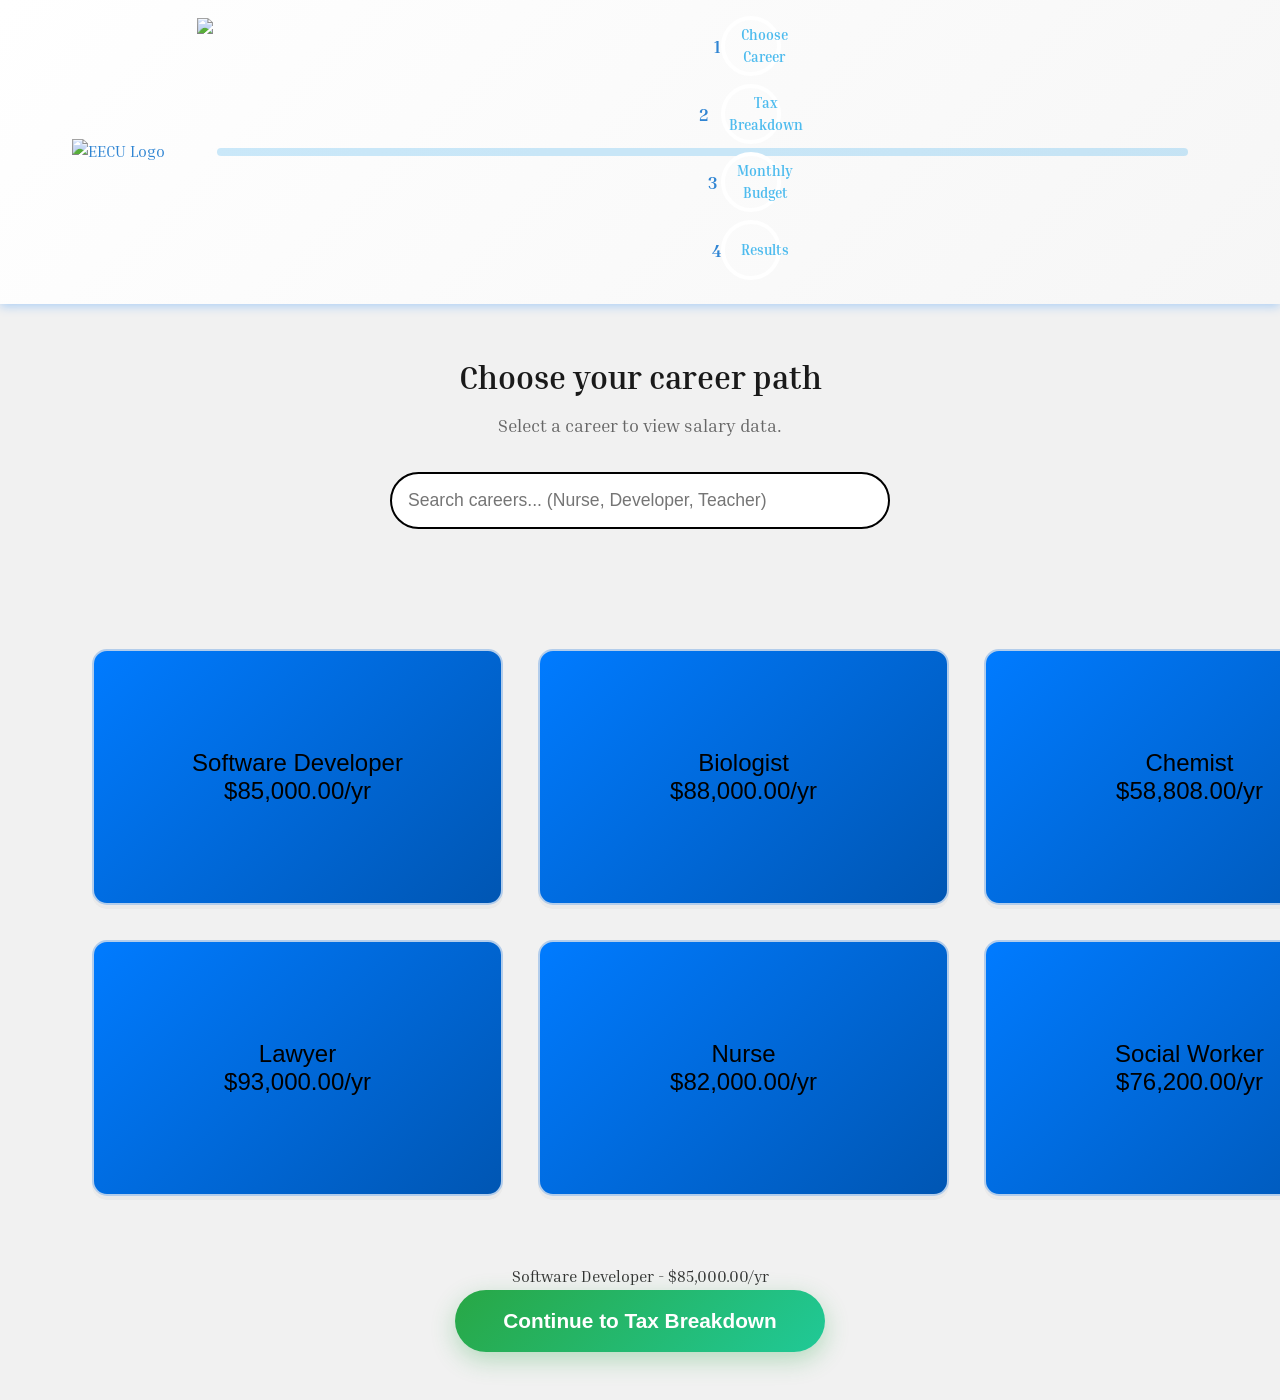
==== index.html @ bfd22055 "Merge branch 'main' into main" ====
<!DOCTYPE html>
<html lang="en">
<head>
    <meta charset="UTF-8">
    <meta name="viewport" content="width=device-width, initial-scale=1.0">
    <link href="https://fonts.googleapis.com/css2?family=Inria+Serif:wght@400;600&display=swap" rel="stylesheet">
    <link rel="stylesheet" href="style.css">
    <title>EECU Budget Calculator</title>
</head>
<body>
    <header>
        <nav id="nav-bar">
            <div id="Logo">
                <img src="Logo.png.png" alt="EECU Logo">
            </div>
            <ul id="nav-bar-ul">
                <div id="Logo">
                    <img src="Logo.png.png">
                </div>
                <li class="nav-bar-li">
                    <div class="progress">1 
                        <p>Choose Career</p>
                    </div>
                    <div class="progress">2
                        <P>Tax Breakdown</P>
                    </div>
                    <div class="progress">3
                        <P>Monthly Budget</P>
                    </div>
                    <div class="progress">4
                        <p>Results</p>
                    </div>

                </li>
            </ul>
        </nav>          
    </header>

    <main>
        <h1>Choose your career path</h1>
        <h2>Select a career to view salary data.</h2>
        <form id="search-bar">
            <input id="search-careers" type="text" placeholder="Search careers... (Nurse, Developer, Teacher)">
        </form>
        <section id="career-selection">
            <button class="career">
                <p>Software Developer<br>$85,000.00/yr</p>
            </button>
            <button class="career">
                <p>Biologist<br>$88,000.00/yr</p>
            </button>
            <button class="career">
                <p>Chemist<br>$58,808.00/yr</p>
            </button>
            <button class="career">
                <p>Lawyer<br>$93,000.00/yr</p>
            </button>
            <button class="career">
                <p>Nurse<br>$82,000.00/yr</p>
            </button>
            <button class="career">
                <p>Social Worker<br>$76,200.00/yr</p>
            </button>
        </section>
        <div class="selected-career">
            <p>Software Developer - $85,000.00/yr</p>
        </div>
        <button class="Continue">Continue to Tax Breakdown</button>
    </main>
</body>
</html>
---- style.css ----
* {
    padding: 0;
    margin: 0;
    box-sizing: border-box;
  }
  
  body {
    font-family: 'Inria Serif', serif;
    background: #f1f1f1; 
    color: #333;
    line-height: 1.6;
  }
  
 
  header {
    background: linear-gradient(135deg, #ffffff, #f6f6f6); 
    color: rgb(48, 133, 211);
    padding: 1rem 0;
    box-shadow: 0 2px 10px rgba(0,123,255,0.3);
  }
  
  #nav-bar {
    display: flex;
    align-items: center;
    max-width: 1200px;
    margin: 0 auto;
    padding: 0 2rem;
  }
  
  #Logo img {
    height: 50px;
    margin-right: 2rem;
  }
  
  #nav-bar-ul {
    display: flex;
    list-style: none;
    margin: 0;
    padding: 0;
    flex: 1;
    position: relative;
    gap: 3rem; 
  }
  
 
  #nav-bar-ul::before {
    content: '';
    position: absolute;
    top: 50%;
    left: 20px; 
    right: 20px;
    height: 8px; 
    background: rgba(57, 171, 237, 0.263);
    border-radius: 4px;
    transform: translateY(-50%);
    z-index: 1;
  }
  

  .nav-bar-li {
    display: flex;
    flex-direction: column;
    align-items: center;
    position: relative;
    z-index: 2;
    flex: 1;
  }
  
  .progress {
    width: 60px;
    height: 60px;
    background: rgba(255,255,255,0.2);
    border: 4px solid white;
    border-radius: 50%;
    display: flex;
    align-items: center;
    justify-content: center;
    margin-bottom: 0.5rem;
    font-weight: bold;
    font-size: 18px;
    transition: all 0.3s;
  }
  
  .progress p {
    margin: 0;
    color: rgb(77, 187, 238);
    font-size: 14px;
    text-align: center;
  }
  

  .nav-bar-li.active .progress {
    background: rgb(60, 69, 166);
    color: #007bff;
  }
  
  
  main {
    max-width: 1200px;
    margin: 3rem auto;
    padding: 0 2rem;
    text-align: center;
  }
  
  h1 {
    font-size: 3.5rem; 
    font-weight: 600;
    margin-bottom: 0.5rem;
    color: #1a1a1a;
  }
  
  h2 {
    font-size: 1.5rem;
    margin-bottom: 2rem;
    color: #666;
  }
  

  #search-bar {
    margin-bottom: 2rem;
  }
  
  #search-careers {
    width: 100%;
    max-width: 500px;
    padding: 1rem;
    font-size: 1.1rem;
    border: 2px solid #000000;
    border-radius: 50px;
    outline: none;
  }
  
  #search-careers:focus {
    border-color: #007bff;
    box-shadow: 0 0 0 3px rgba(0,123,255,0.1);
  }
  
 
  #career-selection {
    display: grid;
    grid-template-columns: repeat(auto-fit, minmax(300px, 1fr)); 
    gap: 1.5rem;
    margin-bottom: 3rem;
  }
  
  .career {
    background: linear-gradient(135deg, #007bff, #0056b3);
    color: white;
    border: none;
    padding: 2rem 1.5rem;
    border-radius: 20px;
    font-size: 1.2rem;
    font-weight: 500;
    cursor: pointer;
    transition: all 0.3s;
    box-shadow: 0 8px 25px rgba(0,123,255,0.3);
    height: 120px; 
    display: flex;
    align-items: center;
    justify-content: center;
    text-align: center;
  }
  
  .career:hover {
    transform: translateY(-5px);
    box-shadow: 0 12px 35px rgba(0,123,255,0.4);
  }
  
  .career p {
    margin: 0;
  }
  

  .Continue {
    background: linear-gradient(135deg, #28a745, #20c997);
    color: white;
    border: none;
    padding: 1.2rem 3rem;
    font-size: 1.3rem;
    font-weight: 600;
    border-radius: 50px;
    cursor: pointer;
    box-shadow: 0 8px 25px rgba(40,167,69,0.3);
    transition: all 0.3s;
  }
  
  .Continue:hover {
    transform: translateY(-3px);
    box-shadow: 0 12px 35px rgba(40,167,69,0.4);
  }

#nav-bar {
    display: flex;
    flex-direction: row;
}
.progress {
    display: flex;
    flex-direction: row;
    gap: 20px;
}
h1 {
    text-align: center;
    font-size: 32px;
}
h2 {
    text-align: center;
    font-size: 18px;
    font-weight: 400;
}
#search-bar {
    
    border: none;
}

#career-selection {
    display: grid;
    grid-template-columns: 1fr 1fr 1fr;
    padding: 20px;
    gap: 35px;
    place-items: center;
    margin-top: 100px;
}
.career {
width: 411px;
height: 256px;
border-radius: 15px;
border: 2px solid #b3cdeb;
background-color: #b3cdeb;
box-shadow: 0 4px  rgb(234, 234, 234) ;
}
.career p {
    color: black;
    font-size: 24px;
}

button:hover {
background-color: #6297D4;
}
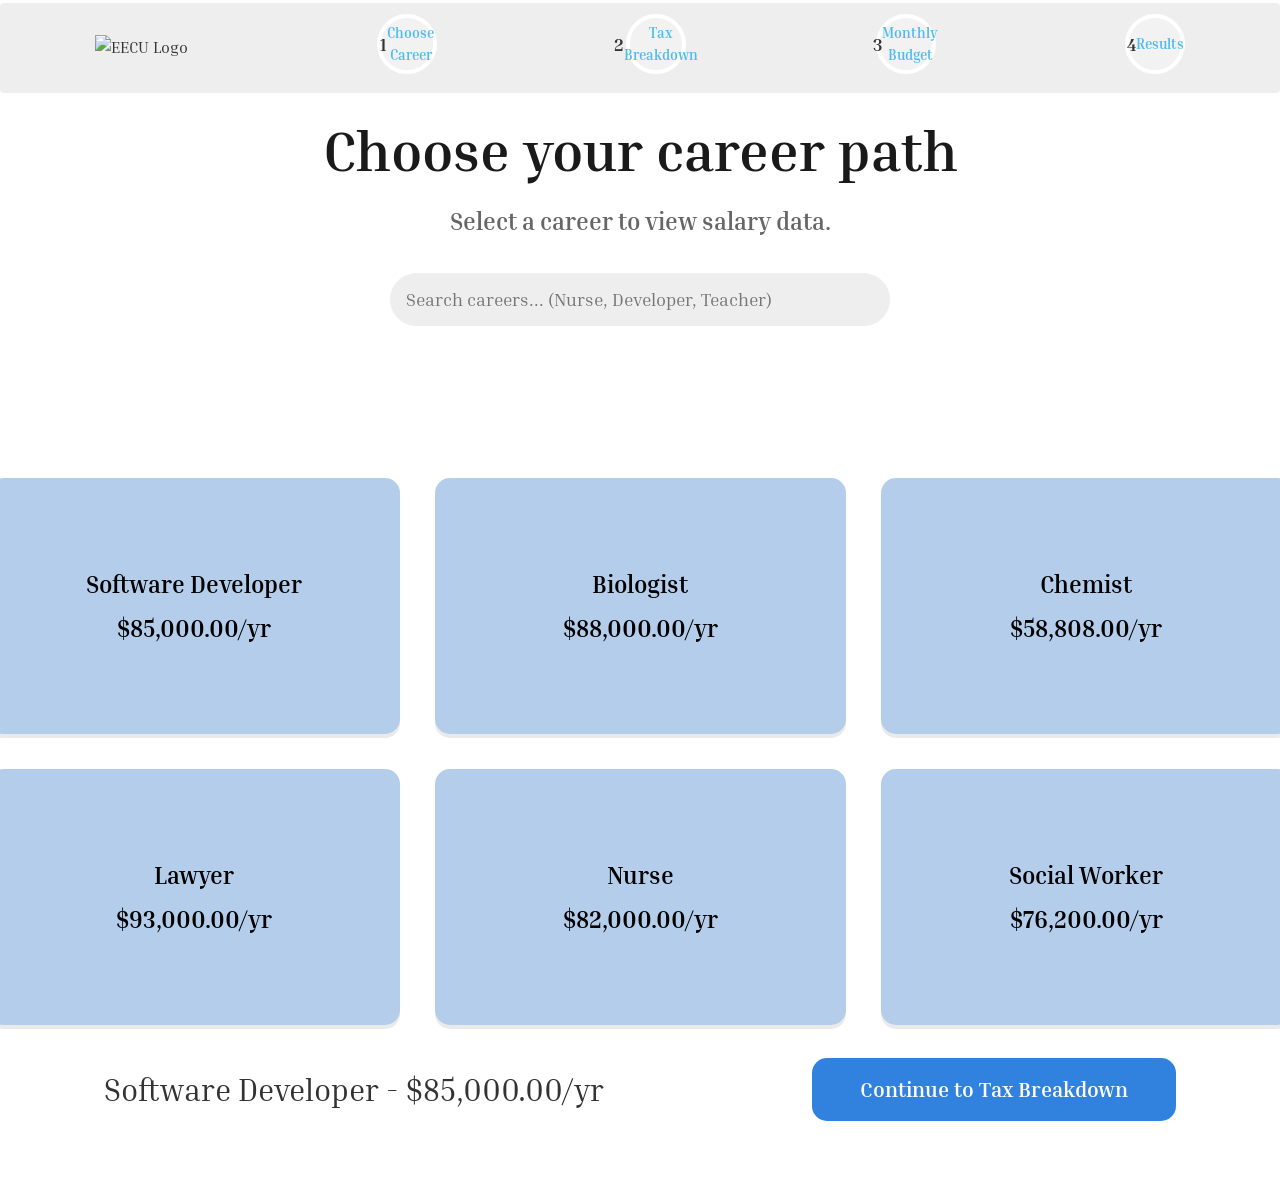
==== commit 01332902: "Merge pull request #4 from Johnny-A09/main fixes" ====
--- a/index.html
+++ b/index.html
@@ -8,33 +8,22 @@
     <title>EECU Budget Calculator</title>
 </head>
 <body>
-    <header>
         <nav id="nav-bar">
-            <div id="Logo">
                 <img src="Logo.png.png" alt="EECU Logo">
+            <div id="progress-1">1 
+                        <p>Choose Career</p>
             </div>
-            <ul id="nav-bar-ul">
-                <div id="Logo">
-                    <img src="Logo.png.png">
-                </div>
-                <li class="nav-bar-li">
-                    <div class="progress">1 
-                        <p>Choose Career</p>
-                    </div>
-                    <div class="progress">2
-                        <P>Tax Breakdown</P>
-                    </div>
-                    <div class="progress">3
-                        <P>Monthly Budget</P>
-                    </div>
-                    <div class="progress">4
+            <div id="progress-2">2
+                        <p>Tax Breakdown</p>
+            </div>
+            <div id="progress-3">3
+                        <p>Monthly Budget</p>
+            </div>
+            <div id="progress-4">4
                         <p>Results</p>
-                    </div>
+            </div>
 
-                </li>
-            </ul>
-        </nav>          
-    </header>
+        </nav>     
 
     <main>
         <h1>Choose your career path</h1>
@@ -44,28 +33,30 @@
         </form>
         <section id="career-selection">
             <button class="career">
-                <p>Software Developer<br>$85,000.00/yr</p>
+                <p>Software Developer</p><br><p>$85,000.00/yr</p>
             </button>
             <button class="career">
-                <p>Biologist<br>$88,000.00/yr</p>
+                <p>Biologist</p><br><p>$88,000.00/yr</p>
             </button>
             <button class="career">
-                <p>Chemist<br>$58,808.00/yr</p>
+                <p>Chemist</p><br><p>$58,808.00/yr</p>
             </button>
             <button class="career">
-                <p>Lawyer<br>$93,000.00/yr</p>
+                <p>Lawyer</p><br><p>$93,000.00/yr</p>
             </button>
             <button class="career">
-                <p>Nurse<br>$82,000.00/yr</p>
+                <p>Nurse</p><br><p>$82,000.00/yr</p>
             </button>
             <button class="career">
-                <p>Social Worker<br>$76,200.00/yr</p>
+                <p>Social Worker</p><br><p>$76,200.00/yr</p>
             </button>
         </section>
-        <div class="selected-career">
+        <div class="bottom">
+            <div class="selected-career">
             <p>Software Developer - $85,000.00/yr</p>
+            </div>
+            <button class="Continue">Continue to Tax Breakdown</button>
         </div>
-        <button class="Continue">Continue to Tax Breakdown</button>
     </main>
 </body>
 </html>
--- a/style.css
+++ b/style.css
@@ -2,71 +2,49 @@
     padding: 0;
     margin: 0;
     box-sizing: border-box;
+    font-family: 'Inria Serif', serif;
   }
-  
+
+  :root{
+    --primary:#b3cdeb;
+    --selected:#6297d4;
+    --next:#3182df;
+    --shortfall:#b33636;
+    --surplus:#0b8500;
+    --nav:#eeeeee;
+    --budget:#1a2f5a;
+    --background:#ffffff;
+  }
   body {
-    font-family: 'Inria Serif', serif;
-    background: #f1f1f1; 
+    background: var(--background); 
     color: #333;
     line-height: 1.6;
-  }
-  
- 
-  header {
-    background: linear-gradient(135deg, #ffffff, #f6f6f6); 
-    color: rgb(48, 133, 211);
-    padding: 1rem 0;
-    box-shadow: 0 2px 10px rgba(0,123,255,0.3);
-  }
-  
-  #nav-bar {
-    display: flex;
-    align-items: center;
-    max-width: 1200px;
-    margin: 0 auto;
-    padding: 0 2rem;
   }
   
   #Logo img {
     height: 50px;
     margin-right: 2rem;
   }
-  
-  #nav-bar-ul {
-    display: flex;
-    list-style: none;
-    margin: 0;
-    padding: 0;
-    flex: 1;
-    position: relative;
-    gap: 3rem; 
-  }
-  
  
-  #nav-bar-ul::before {
+  nav{
     content: '';
+    display:flex;
+    flex-direction:row;
+    justify-content:space-around;
+    align-items:center;
     position: absolute;
-    top: 50%;
-    left: 20px; 
-    right: 20px;
-    height: 8px; 
-    background: rgba(57, 171, 237, 0.263);
+    width:100%;
+    margin:0;
+    padding:0;
+    height:10vh; 
+    background: var(--nav);
     border-radius: 4px;
     transform: translateY(-50%);
     z-index: 1;
   }
   
-
-  .nav-bar-li {
-    display: flex;
-    flex-direction: column;
-    align-items: center;
-    position: relative;
-    z-index: 2;
-    flex: 1;
-  }
   
-  .progress {
+ nav>div {
     width: 60px;
     height: 60px;
     background: rgba(255,255,255,0.2);
@@ -81,7 +59,7 @@
     transition: all 0.3s;
   }
   
-  .progress p {
+nav>div >p {
     margin: 0;
     color: rgb(77, 187, 238);
     font-size: 14px;
@@ -96,13 +74,19 @@
   
   
   main {
+    display:flex;
+    flex-direction:column;
     max-width: 1200px;
     margin: 3rem auto;
+    padding-top: 10vh;
     padding: 0 2rem;
     text-align: center;
+    justify-content:center;
+    align-items:center;
   }
   
   h1 {
+    margin-top:5%;
     font-size: 3.5rem; 
     font-weight: 600;
     margin-bottom: 0.5rem;
@@ -121,11 +105,12 @@
   }
   
   #search-careers {
-    width: 100%;
+    background-color: var(--nav);
+    width: 88vw;
     max-width: 500px;
     padding: 1rem;
     font-size: 1.1rem;
-    border: 2px solid #000000;
+    border: none;
     border-radius: 50px;
     outline: none;
   }
@@ -134,36 +119,11 @@
     border-color: #007bff;
     box-shadow: 0 0 0 3px rgba(0,123,255,0.1);
   }
-  
- 
-  #career-selection {
-    display: grid;
-    grid-template-columns: repeat(auto-fit, minmax(300px, 1fr)); 
-    gap: 1.5rem;
-    margin-bottom: 3rem;
-  }
-  
-  .career {
-    background: linear-gradient(135deg, #007bff, #0056b3);
-    color: white;
-    border: none;
-    padding: 2rem 1.5rem;
-    border-radius: 20px;
-    font-size: 1.2rem;
-    font-weight: 500;
-    cursor: pointer;
-    transition: all 0.3s;
-    box-shadow: 0 8px 25px rgba(0,123,255,0.3);
-    height: 120px; 
-    display: flex;
-    align-items: center;
-    justify-content: center;
-    text-align: center;
-  }
+
   
   .career:hover {
     transform: translateY(-5px);
-    box-shadow: 0 12px 35px rgba(0,123,255,0.4);
+    box-shadow: var(--selected);
   }
   
   .career p {
@@ -172,45 +132,17 @@
   
 
   .Continue {
-    background: linear-gradient(135deg, #28a745, #20c997);
+    background-color: var(--next);
     color: white;
     border: none;
     padding: 1.2rem 3rem;
     font-size: 1.3rem;
     font-weight: 600;
-    border-radius: 50px;
+    border-radius: 15px;
     cursor: pointer;
-    box-shadow: 0 8px 25px rgba(40,167,69,0.3);
     transition: all 0.3s;
   }
-  
-  .Continue:hover {
-    transform: translateY(-3px);
-    box-shadow: 0 12px 35px rgba(40,167,69,0.4);
-  }
 
-#nav-bar {
-    display: flex;
-    flex-direction: row;
-}
-.progress {
-    display: flex;
-    flex-direction: row;
-    gap: 20px;
-}
-h1 {
-    text-align: center;
-    font-size: 32px;
-}
-h2 {
-    text-align: center;
-    font-size: 18px;
-    font-weight: 400;
-}
-#search-bar {
-    
-    border: none;
-}
 
 #career-selection {
     display: grid;
@@ -223,16 +155,31 @@
 .career {
 width: 411px;
 height: 256px;
+border:none;
 border-radius: 15px;
-border: 2px solid #b3cdeb;
-background-color: #b3cdeb;
+background-color: var(--primary);
 box-shadow: 0 4px  rgb(234, 234, 234) ;
 }
 .career p {
     color: black;
     font-size: 24px;
+    font-weight:bold;
+}
+.career> p:nth-child(2) {
+    color: black;
+    font-size: 14px;
 }
 
 button:hover {
 background-color: #6297D4;
 }
+.bottom{
+  display:flex;
+  width:100vw;
+  justify-content:space-around;
+  align-items:center;
+  height:10vh;
+}
+.selected-career{
+  font-size:31px;
+}
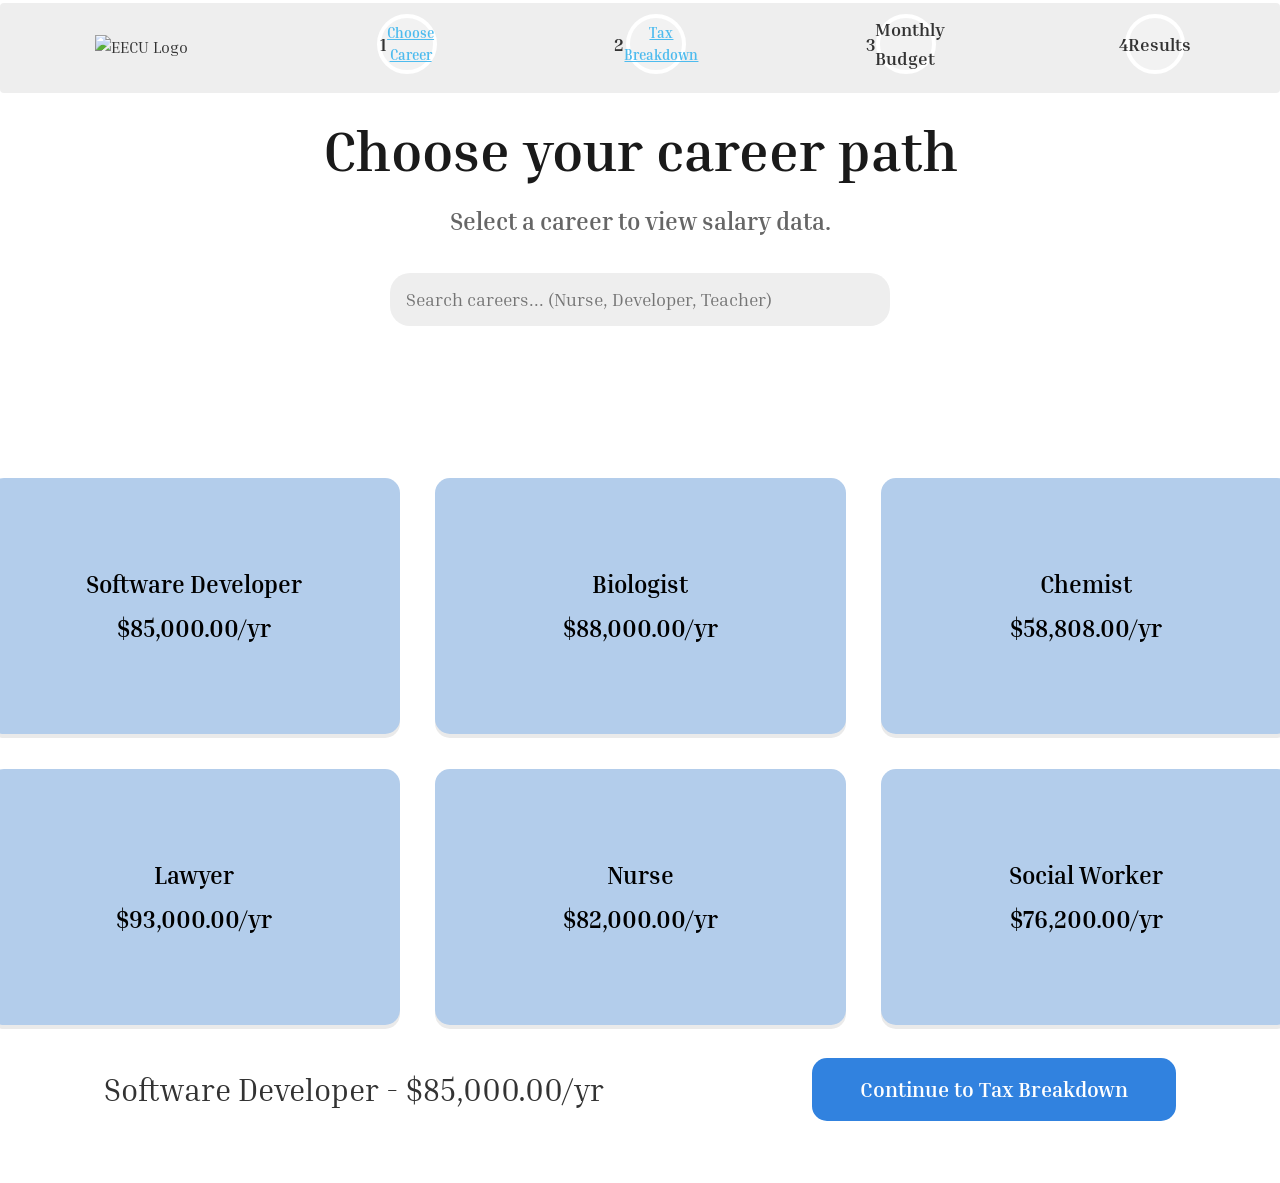
==== commit 212fb227: "Merge pull request #5 from Goofus20/main new html page" ====
--- a/index.html
+++ b/index.html
@@ -5,16 +5,17 @@
     <meta name="viewport" content="width=device-width, initial-scale=1.0">
     <link href="https://fonts.googleapis.com/css2?family=Inria+Serif:wght@400;600&display=swap" rel="stylesheet">
     <link rel="stylesheet" href="style.css">
+    <script src="app.js" defer></script>
     <title>EECU Budget Calculator</title>
 </head>
 <body>
         <nav id="nav-bar">
                 <img src="Logo.png.png" alt="EECU Logo">
             <div id="progress-1">1 
-                        <p>Choose Career</p>
+                        <a href="index.html">Choose Career</a>
             </div>
             <div id="progress-2">2
-                        <p>Tax Breakdown</p>
+                        <a href="tax.html">Tax Breakdown</a>
             </div>
             <div id="progress-3">3
                         <p>Monthly Budget</p>
--- a/style.css
+++ b/style.css
@@ -59,7 +59,7 @@
     transition: all 0.3s;
   }
   
-nav>div >p {
+nav>div >a {
     margin: 0;
     color: rgb(77, 187, 238);
     font-size: 14px;
@@ -111,7 +111,7 @@
     padding: 1rem;
     font-size: 1.1rem;
     border: none;
-    border-radius: 50px;
+    border-radius: 20px;
     outline: none;
   }
   
@@ -182,4 +182,12 @@
 }
 .selected-career{
   font-size:31px;
+}
+#tax-breakdown{
+  display:flex;
+  flex-direction:column;
+  justify-content:center;
+  align-items:center;
+  gap:20px;
+  background-color:#B3CDEB;
 }
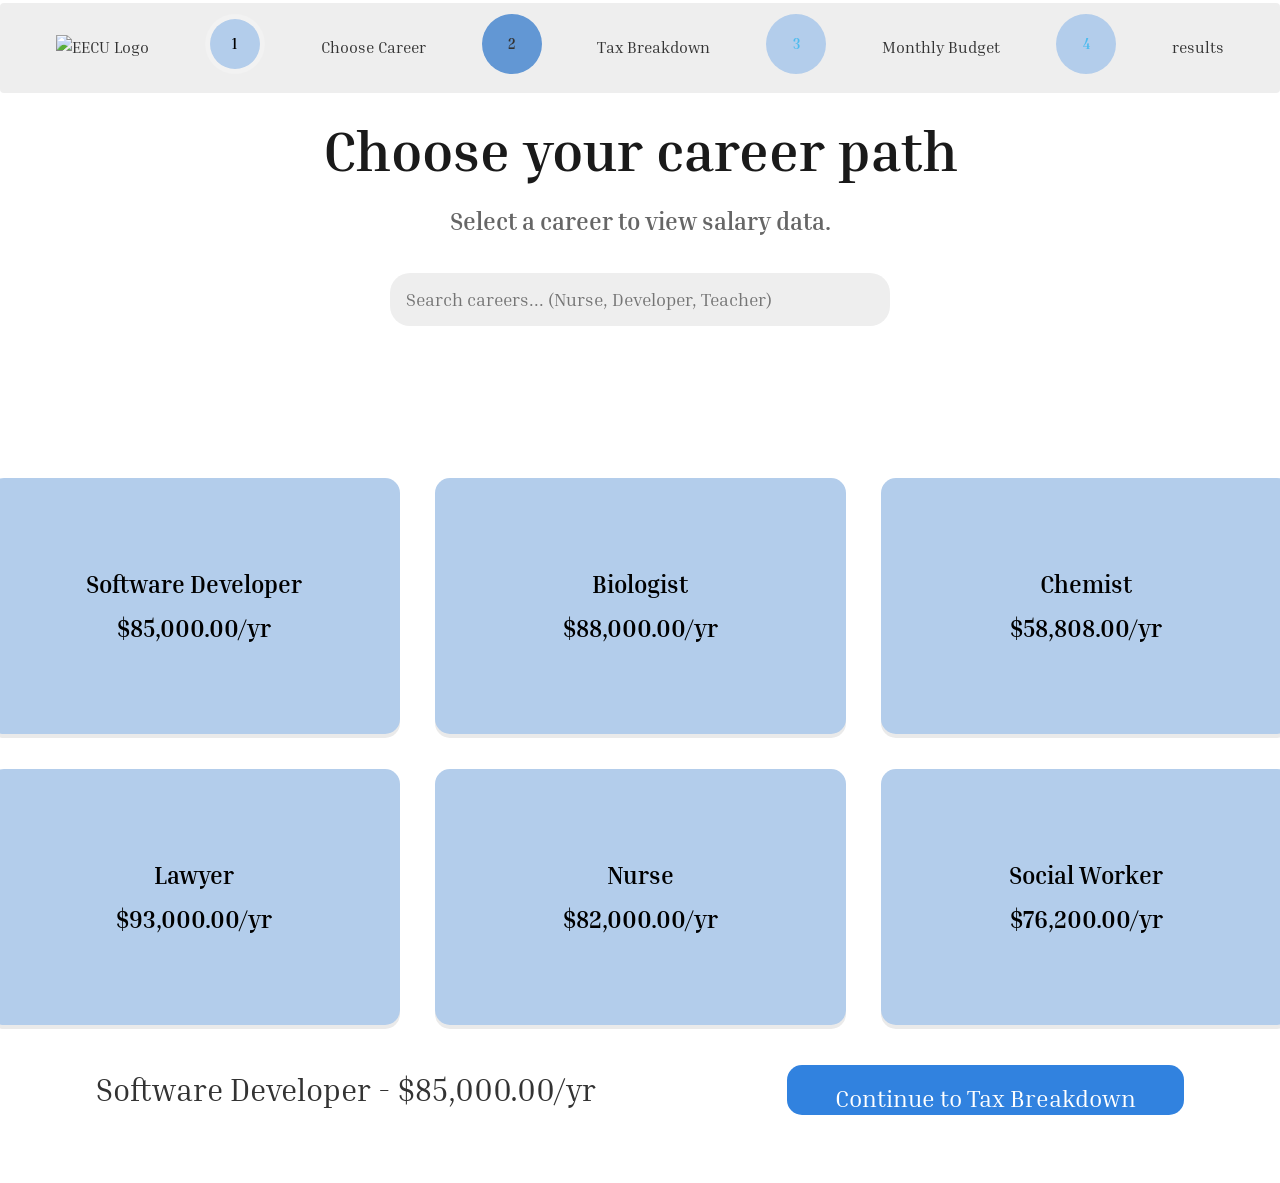
==== commit 519aa485: "Merge pull request #9 from Dafreeman794/main CSS styling." ====
--- a/index.html
+++ b/index.html
@@ -9,22 +9,27 @@
     <title>EECU Budget Calculator</title>
 </head>
 <body>
-        <nav id="nav-bar">
-                <img src="Logo.png.png" alt="EECU Logo">
-            <div id="progress-1">1 
-                        <a href="index.html">Choose Career</a>
-            </div>
-            <div id="progress-2">2
-                        <a href="tax.html">Tax Breakdown</a>
-            </div>
-            <div id="progress-3">3
-                        <p>Monthly Budget</p>
-            </div>
-            <div id="progress-4">4
-                        <p>Results</p>
-            </div>
+    <nav id="nav-bar">
+        <img src="images/Logo.png.png" alt="EECU Logo">
+    <div id="progress-1"> 
+                <a href="index.html" class="page1">1</a><p></p>
+                
+    </div>
+    <p>Choose Career</p>
+    <div id="progress-2">
+                <a href="tax.html" class="page2">2</a><p></p>
+    </div>
+    <p>Tax Breakdown</p>
+    <div id="progress-3">
+                <a href="budget.html" class="page3">3</a><p></p>
+    </div>
+    <p>Monthly Budget</p>
+    <div id="progress-4">
+                <a href="results.html" class="page4">4</a><p></p>
+    </div>
+    <p>results</p>
 
-        </nav>     
+</nav> 
 
     <main>
         <h1>Choose your career path</h1>
--- a/style.css
+++ b/style.css
@@ -14,6 +14,7 @@
     --nav:#eeeeee;
     --budget:#1a2f5a;
     --background:#ffffff;
+    --current-page: #6297D4;
   }
   body {
     background: var(--background); 
@@ -26,12 +27,13 @@
     margin-right: 2rem;
   }
  
+
   nav{
     content: '';
-    display:flex;
-    flex-direction:row;
-    justify-content:space-around;
-    align-items:center;
+    display: flex;
+    flex-direction: row;
+    justify-content: space-evenly;
+    align-items: center;
     position: absolute;
     width:100%;
     margin:0;
@@ -48,7 +50,7 @@
     width: 60px;
     height: 60px;
     background: rgba(255,255,255,0.2);
-    border: 4px solid white;
+    border: 4px var(--current-page);
     border-radius: 50%;
     display: flex;
     align-items: center;
@@ -84,7 +86,25 @@
     justify-content:center;
     align-items:center;
   }
-  
+
+  .page1 {
+    text-decoration: none;
+  }
+
+  .page2 {
+    text-decoration: none;
+    color: var(--black);
+    
+  }
+
+  .page3 {
+    text-decoration: none;
+  }
+
+  .page4 {
+    text-decoration: none;
+  }
+
   h1 {
     margin-top:5%;
     font-size: 3.5rem; 
@@ -134,15 +154,26 @@
   .Continue {
     background-color: var(--next);
     color: white;
+    text-decoration: none;
     border: none;
     padding: 1.2rem 3rem;
-    font-size: 1.3rem;
-    font-weight: 600;
+    font-size: 1.5rem;
+    font-weight: 400;
     border-radius: 15px;
     cursor: pointer;
     transition: all 0.3s;
-  }
-
+    height: 50px;
+  }
+
+  .Continue:hover {
+    background-color: rgb(34, 75, 189);
+  }
+
+  .return{
+    text-decoration: none;
+    color: black;
+    font-size: 1.5rem;
+  }
 
 #career-selection {
     display: grid;
@@ -160,19 +191,22 @@
 background-color: var(--primary);
 box-shadow: 0 4px  rgb(234, 234, 234) ;
 }
+
 .career p {
     color: black;
     font-size: 24px;
     font-weight:bold;
 }
+
 .career> p:nth-child(2) {
-    color: black;
-    font-size: 14px;
+  color: black;
+  font-size: 14px;
 }
 
 button:hover {
 background-color: #6297D4;
 }
+
 .bottom{
   display:flex;
   width:100vw;
@@ -180,14 +214,189 @@
   align-items:center;
   height:10vh;
 }
+
 .selected-career{
   font-size:31px;
 }
+
 #tax-breakdown{
   display:flex;
   flex-direction:column;
   justify-content:center;
   align-items:center;
-  gap:20px;
+  gap:5px;
   background-color:#B3CDEB;
-}+  width: 700px;
+  text-align: left;
+  margin: 300px;
+  margin-bottom:30px;
+  margin-left: 400px;
+  border-radius: 20px;
+  height: 450px;
+}
+
+#federal {
+  display:flex;
+  flex-direction:column;
+  justify-content:center;
+  align-items:center;
+  gap: 5px;
+  background-color:#B3CDEB;
+  width: 600px;
+  text-align: left;
+  margin: 300px;
+  margin-bottom:30px;
+  margin-left: 00px;
+  border-radius: 20px;
+  height: 450px;
+}
+
+#container {
+  display: flex;
+  overflow-x: hidden;
+  gap: 20px;
+}
+
+.red-text {
+  display:flex;
+  color: #C90000;
+  padding-left: 450px;
+  margin-left: 0;
+}
+
+h3 {
+font-size: 32px;
+}
+
+#annuals {
+  display: flex;
+  flex-direction: column;
+  gap: 15px;
+  align-items: center;
+}
+
+.white-text {
+  color: white;
+  font-size: 24px;
+}
+
+#tax-calc {
+  background-color: var(--current-page);
+  border-radius: 20px;
+  height: 30vh;
+  flex-wrap: nowrap;
+}
+
+.calc-header {
+  display: flex;
+  justify-content: space-around;
+}
+
+.money-number {
+display: flex;
+justify-content: space-around;
+}
+
+.explanations {
+  display:  flex;
+  justify-content: space-between;
+  font-size: 20px;
+  font-weight: 200; 
+}
+
+.page1 {
+  display: flex;
+  align-items: center;
+  justify-content: center;
+  text-decoration: none;
+  background-color: var(--primary);
+  height: 50px;
+  width: 50px;
+  border-radius: 40px;
+  color: black;
+  transition: ease 0.3s;
+}
+
+.page1:hover {
+background-color: var(--current-page)
+}
+
+#tax-rules {
+  display: flex;
+  flex-direction: column;
+  justify-content: space-between;
+  gap: 4rem;
+  align-items: flex-start;
+}
+
+#list {
+  font-weight: 700px;
+  font-size: 26px;
+}
+
+.tax-num {
+  padding-bottom: 1;
+}
+
+#tax-calc {
+display: flex;
+flex-direction: column;
+}
+.calc-header {
+  display: flex;
+
+}
+
+.money-number {
+  display: flex;
+  justify-content: space-between;
+}
+
+.explanations {
+  display: flex;
+  justify-content: flex-start;
+  color: white;
+}
+
+.monthly-budget-header {
+  color: white;
+}
+
+#gross {
+  color: white;
+
+}
+
+#taxes {
+  color: red;
+}
+
+#net {
+color: white;
+}
+
+#take-home {
+  color: green;
+}
+
+#progress-2 {
+  background-color: var(--current-page);
+}
+
+#progress-3 {
+background-color: var(--primary);
+}
+
+#progress-4 {
+  background-color: var(--primary);
+}
+
+#monthly-budget {
+  display: flex;
+  flex-direction: column;
+  justify-content: space-between;
+  gap: 4rem;
+}
+
+
+
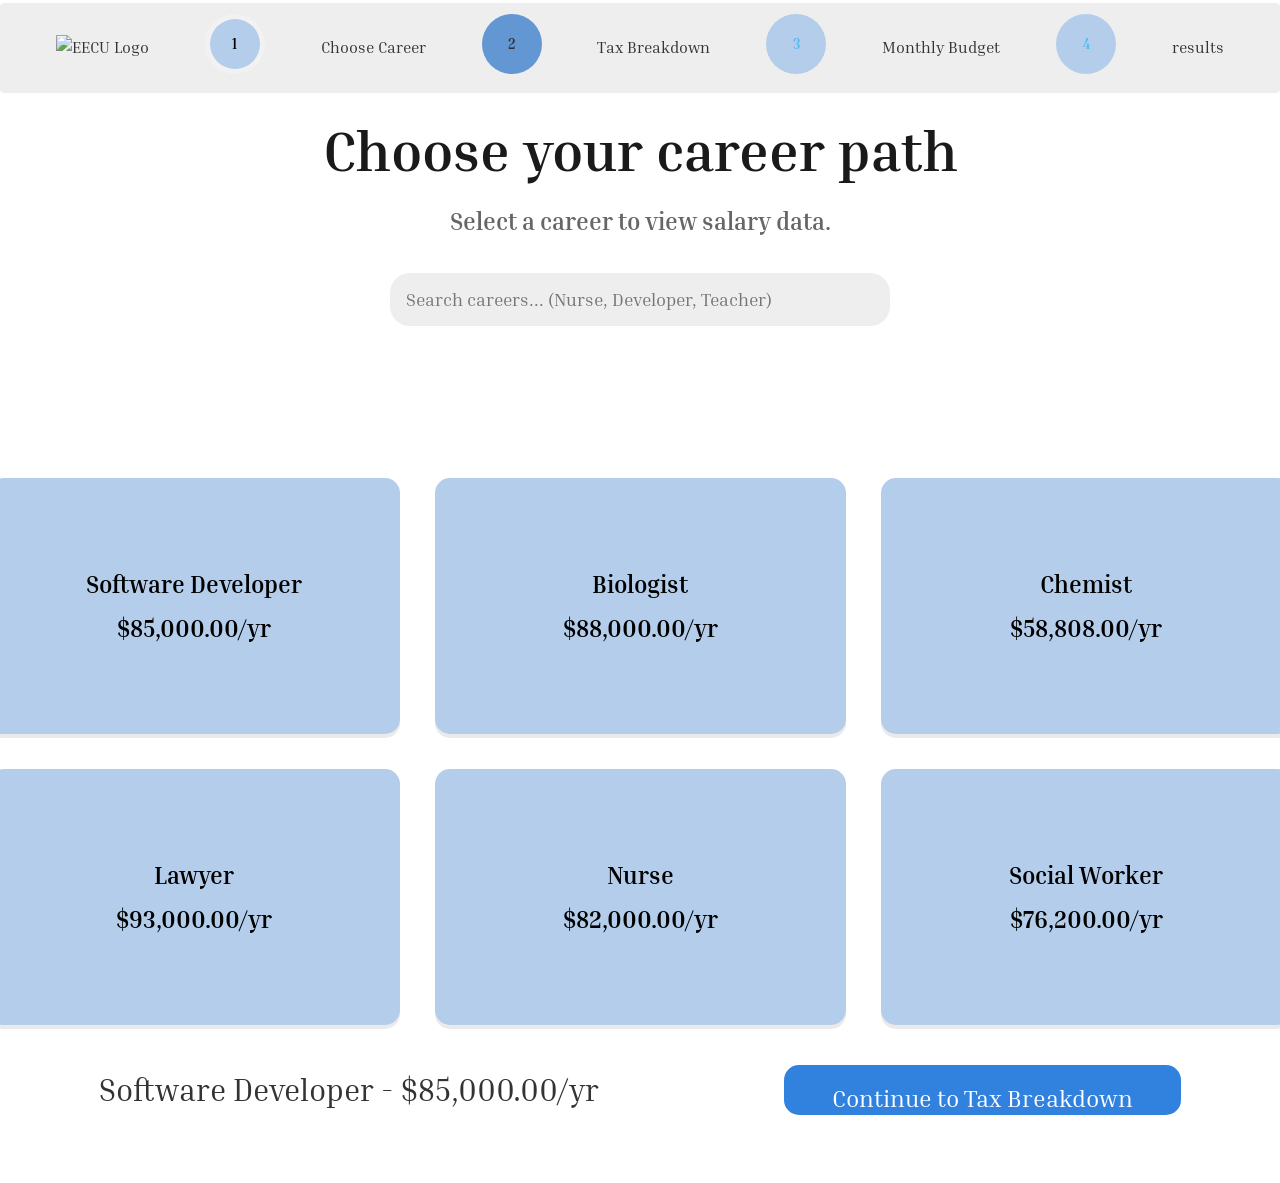
==== commit fd3a1bb4: "Update.html Fixed lots of repeats, ensure you don't add on please." ====
--- a/index.html
+++ b/index.html
@@ -9,7 +9,7 @@
     <title>EECU Budget Calculator</title>
 </head>
 <body>
-    <nav id="nav-bar">
+    <nav class="nav-bar">
         <img src="images/Logo.png.png" alt="EECU Logo">
     <div id="progress-1"> 
                 <a href="index.html" class="page1">1</a><p></p>
--- a/style.css
+++ b/style.css
@@ -1,3 +1,8 @@
+
+/* BEWARE THERE ARE MULTPLES IN THIS CSS FILE. I Dev-D fixed some of the issues, however I don't know if there are more*/
+
+
+
 * {
     padding: 0;
     margin: 0;
@@ -183,6 +188,8 @@
     place-items: center;
     margin-top: 100px;
 }
+
+
 .career {
 width: 411px;
 height: 256px;
@@ -209,7 +216,7 @@
 
 .bottom{
   display:flex;
-  width:100vw;
+  width:99vw;
   justify-content:space-around;
   align-items:center;
   height:10vh;
@@ -251,12 +258,6 @@
   height: 450px;
 }
 
-#container {
-  display: flex;
-  overflow-x: hidden;
-  gap: 20px;
-}
-
 .red-text {
   display:flex;
   color: #C90000;
@@ -281,24 +282,30 @@
 }
 
 #tax-calc {
+  justify-content: space-around;
   background-color: var(--current-page);
   border-radius: 20px;
   height: 30vh;
+  width: 70vw;
   flex-wrap: nowrap;
 }
 
+#container {
+display: 20px;
+}
+
 .calc-header {
   display: flex;
   justify-content: space-around;
 }
 
 .money-number {
-display: flex;
-justify-content: space-around;
+  display: flex;
+  justify-content: space-between;
 }
 
 .explanations {
-  display:  flex;
+  display: flex;
   justify-content: space-between;
   font-size: 20px;
   font-weight: 200; 
@@ -338,26 +345,6 @@
   padding-bottom: 1;
 }
 
-#tax-calc {
-display: flex;
-flex-direction: column;
-}
-.calc-header {
-  display: flex;
-
-}
-
-.money-number {
-  display: flex;
-  justify-content: space-between;
-}
-
-.explanations {
-  display: flex;
-  justify-content: flex-start;
-  color: white;
-}
-
 .monthly-budget-header {
   color: white;
 }
